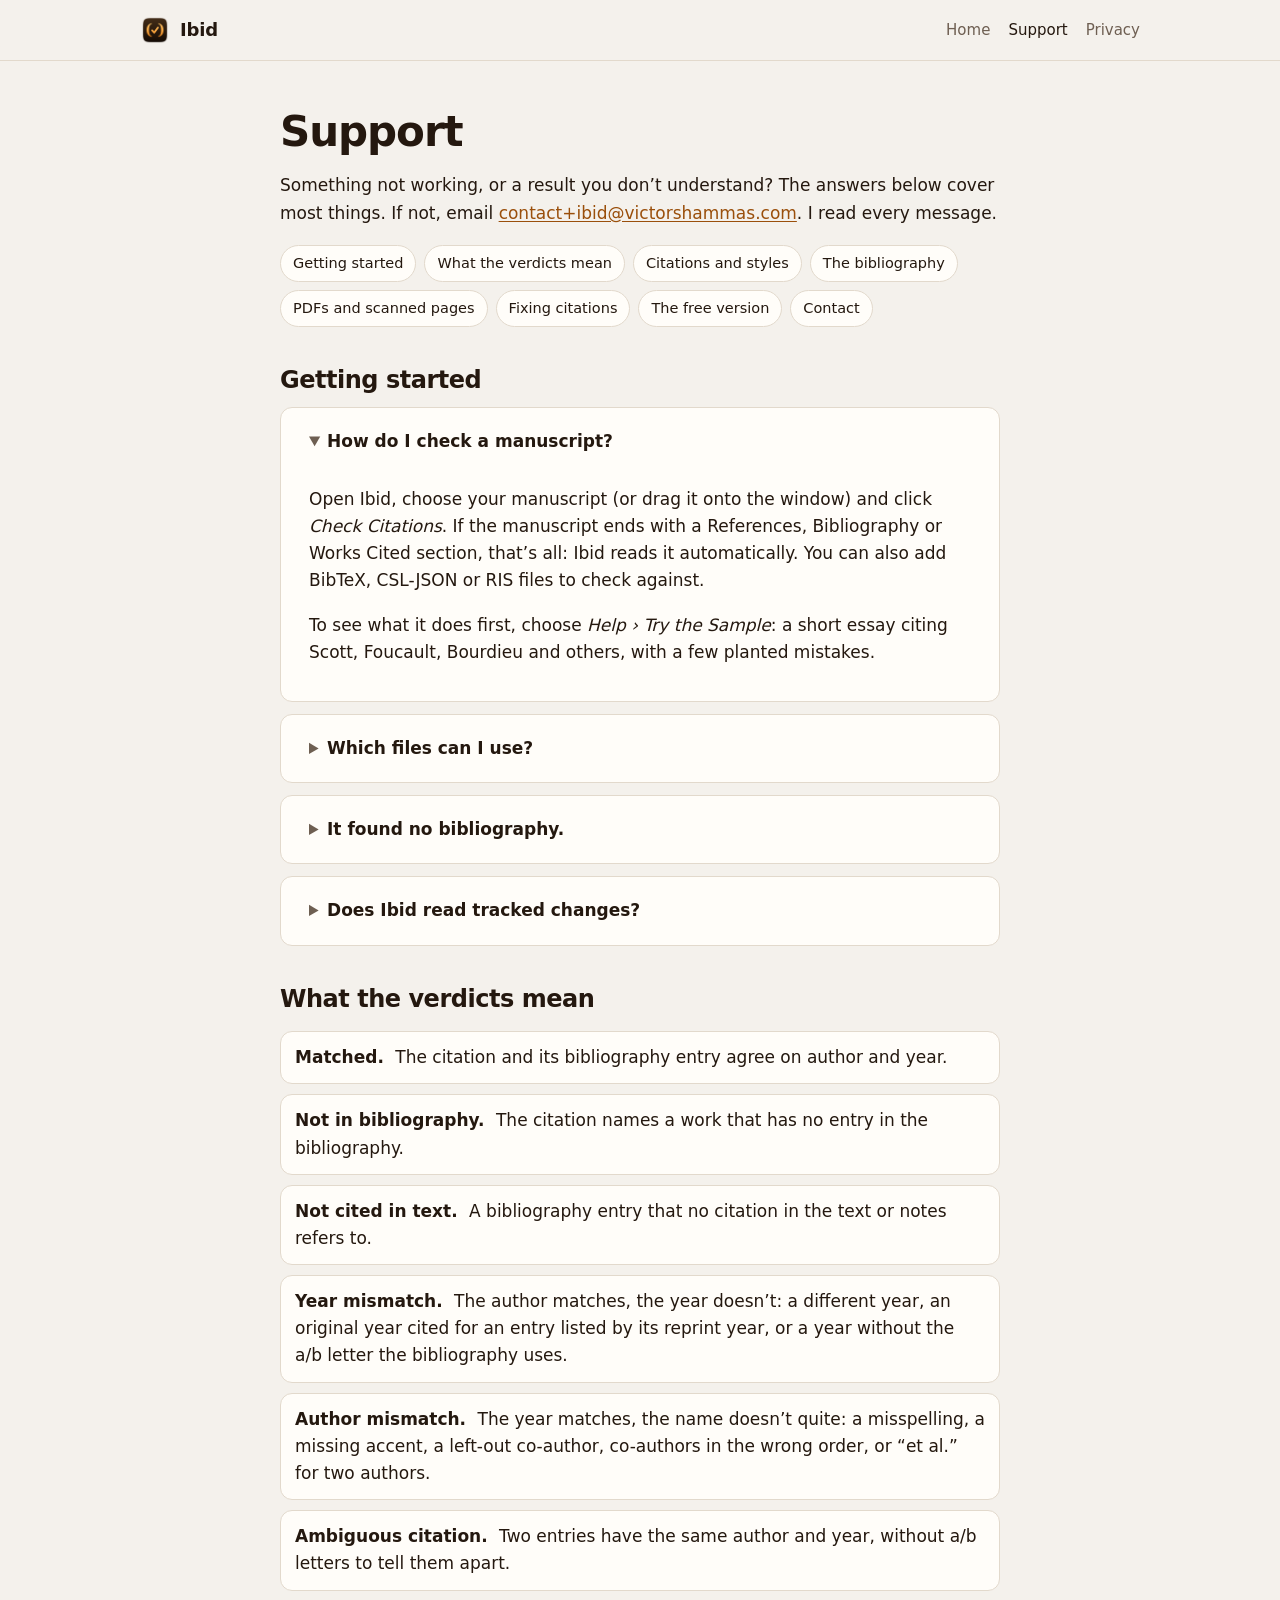
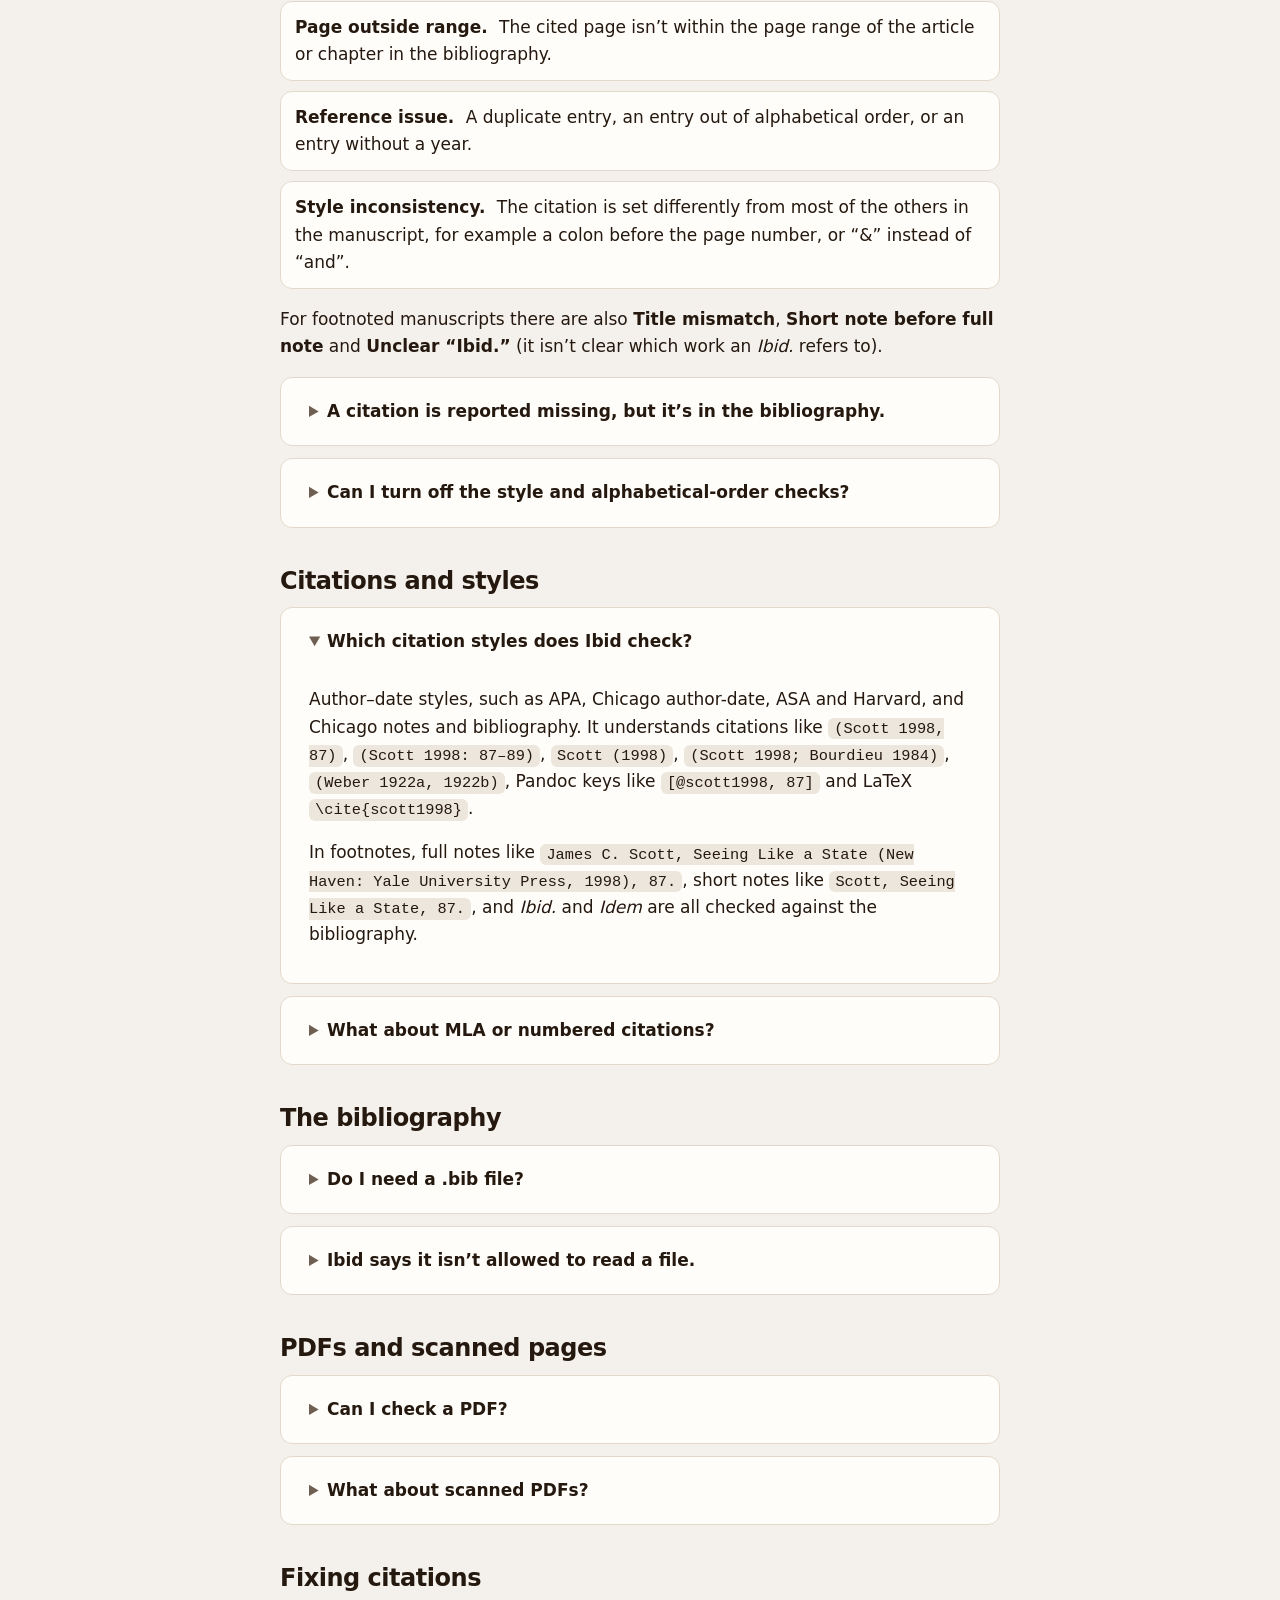
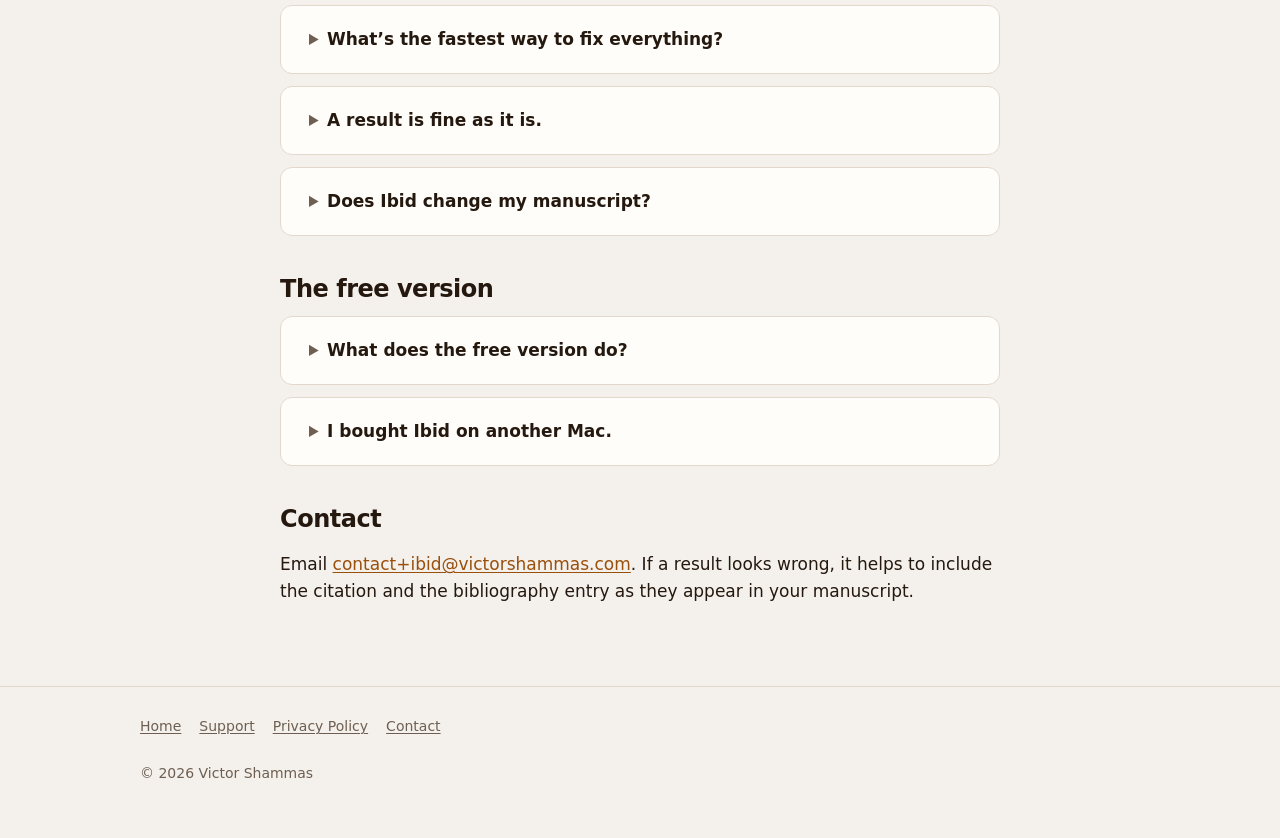
==== support.html @ 475229d0 "Ibid website: marketing, support and privacy pages Co-Authored-By: Claude Opus 5.5 <noreply@anthropi" ====
<!doctype html>
<html lang="en">
<head>
<meta charset="utf-8">
<meta name="viewport" content="width=device-width, initial-scale=1">
<title>Ibid Support</title>
<meta name="description" content="Help with Ibid: choosing a manuscript and bibliography, what the verdicts mean, citation styles, PDFs and scanned pages, Word comments and the free version.">
<meta name="color-scheme" content="light dark">
<link rel="icon" type="image/png" href="favicon.png">
<link rel="apple-touch-icon" href="apple-touch-icon.png">
<link rel="stylesheet" href="style.css">
</head>
<body>
<header class="site-header">
  <div class="wrap">
    <a class="brand" href="./"><img src="icon.png" alt="" width="30" height="30">Ibid</a>
    <nav class="nav" aria-label="Main">
      <a href="./" class="hide-sm">Home</a>
      <a href="support.html" aria-current="page">Support</a>
      <a href="privacy.html">Privacy</a>
    </nav>
  </div>
</header>

<main class="doc">
  <div class="wrap narrow">
    <h1>Support</h1>
    <p>Something not working, or a result you don’t understand? The answers below cover most things. If not, email <a href="mailto:contact+ibid@victorshammas.com?subject=Ibid%20support">contact+ibid@victorshammas.com</a>. I read every message.</p>
    <ul class="toc">
      <li><a href="#start">Getting started</a></li>
      <li><a href="#verdicts">What the verdicts mean</a></li>
      <li><a href="#citations">Citations and styles</a></li>
      <li><a href="#bibliography">The bibliography</a></li>
      <li><a href="#pdf">PDFs and scanned pages</a></li>
      <li><a href="#fixing">Fixing citations</a></li>
      <li><a href="#free">The free version</a></li>
      <li><a href="#contact">Contact</a></li>
    </ul>

    <h2 id="start">Getting started</h2>
    <details open>
      <summary>How do I check a manuscript?</summary>
      <p>Open Ibid, choose your manuscript (or drag it onto the window) and click <em>Check Citations</em>. If the manuscript ends with a References, Bibliography or Works Cited section, that’s all: Ibid reads it automatically. You can also add BibTeX, CSL-JSON or RIS files to check against.</p>
      <p>To see what it does first, choose <em>Help › Try the Sample</em>: a short essay citing Scott, Foucault, Bourdieu and others, with a few planted mistakes.</p>
    </details>
    <details>
      <summary>Which files can I use?</summary>
      <p><strong>Manuscript:</strong> Word (.docx), PDF, Markdown, LaTeX (.tex), RTF, OpenDocument (.odt), Word 97–2003 (.doc), HTML or plain text. Footnotes and endnotes are read too.</p>
      <p><strong>Bibliography:</strong> the manuscript’s own reference list, and optionally BibTeX (.bib), CSL-JSON (.json, for example exported from Zotero) or RIS (.ris) files, or a separate reference-list document (Word, PDF, Markdown or text).</p>
    </details>
    <details>
      <summary>It found no bibliography.</summary>
      <p>Ibid looks for a heading such as “References”, “Bibliography” or “Works Cited” near the end of the manuscript, and reads the entries after it. If your list has a different heading, or is in a separate file, add that file as a bibliography file instead.</p>
    </details>
    <details>
      <summary>Does Ibid read tracked changes?</summary>
      <p>In Word files, tracked deletions are skipped, so a citation you deleted with Track Changes on isn’t checked. Tracked insertions are read as part of the text.</p>
    </details>

    <h2 id="verdicts">What the verdicts mean</h2>
    <ul class="verdicts">
      <li><strong>Matched.</strong> The citation and its bibliography entry agree on author and year.</li>
      <li><strong>Not in bibliography.</strong> The citation names a work that has no entry in the bibliography.</li>
      <li><strong>Not cited in text.</strong> A bibliography entry that no citation in the text or notes refers to.</li>
      <li><strong>Year mismatch.</strong> The author matches, the year doesn’t: a different year, an original year cited for an entry listed by its reprint year, or a year without the a/b letter the bibliography uses.</li>
      <li><strong>Author mismatch.</strong> The year matches, the name doesn’t quite: a misspelling, a missing accent, a left-out co-author, co-authors in the wrong order, or “et al.” for two authors.</li>
      <li><strong>Ambiguous citation.</strong> Two entries have the same author and year, without a/b letters to tell them apart.</li>
      <li><strong>Page outside range.</strong> The cited page isn’t within the page range of the article or chapter in the bibliography.</li>
      <li><strong>Reference issue.</strong> A duplicate entry, an entry out of alphabetical order, or an entry without a year.</li>
      <li><strong>Style inconsistency.</strong> The citation is set differently from most of the others in the manuscript, for example a colon before the page number, or “&amp;” instead of “and”.</li>
    </ul>
    <p>For footnoted manuscripts there are also <strong>Title mismatch</strong>, <strong>Short note before full note</strong> and <strong>Unclear “Ibid.”</strong> (it isn’t clear which work an <em>Ibid.</em> refers to).</p>
    <details>
      <summary>A citation is reported missing, but it’s in the bibliography.</summary>
      <p>First check the spelling of the name and the year in both places; Ibid suggests the closest entry when there is one. If you cite an organisation by a short name, give that name in brackets in the bibliography entry, for example <code>Space Exploration Technologies Corp. [SpaceX]. 2020.</code>, and citations to “SpaceX” will match it. Abbreviations made from an organisation’s initials, such as WHO or NASA, are matched without brackets.</p>
    </details>
    <details>
      <summary>Can I turn off the style and alphabetical-order checks?</summary>
      <p>Yes, in <em>Ibid › Settings</em>.</p>
    </details>

    <h2 id="citations">Citations and styles</h2>
    <details open>
      <summary>Which citation styles does Ibid check?</summary>
      <p>Author–date styles, such as APA, Chicago author-date, ASA and Harvard, and Chicago notes and bibliography. It understands citations like <code>(Scott 1998, 87)</code>, <code>(Scott 1998: 87–89)</code>, <code>Scott (1998)</code>, <code>(Scott 1998; Bourdieu 1984)</code>, <code>(Weber 1922a, 1922b)</code>, Pandoc keys like <code>[@scott1998, 87]</code> and LaTeX <code>\cite{scott1998}</code>.</p>
      <p>In footnotes, full notes like <code>James C. Scott, Seeing Like a State (New Haven: Yale University Press, 1998), 87.</code>, short notes like <code>Scott, Seeing Like a State, 87.</code>, and <em>Ibid.</em> and <em>Idem</em> are all checked against the bibliography.</p>
    </details>
    <details>
      <summary>What about MLA or numbered citations?</summary>
      <p>Ibid recognises MLA (author–page) and numbered citation styles and says so in the results, but doesn’t check them yet. Their bibliography entries are shown, without “Not cited in text” verdicts.</p>
    </details>

    <h2 id="bibliography">The bibliography</h2>
    <details>
      <summary>Do I need a .bib file?</summary>
      <p>No. If the manuscript has its own reference list, Ibid reads it, including 3-em dashes for a repeated author (<code>———. 1990.</code>), original and reprint years like <code>1989 [1859]</code>, year letters, page ranges and DOIs. Add an export from your reference manager only if you also want to check against it.</p>
    </details>
    <details id="access">
      <summary>Ibid says it isn’t allowed to read a file.</summary>
      <p>Ibid can read only the files you choose (a Mac App Store rule). A link or alias to a file elsewhere isn’t covered: choose the original file instead.</p>
    </details>

    <h2 id="pdf">PDFs and scanned pages</h2>
    <details>
      <summary>Can I check a PDF?</summary>
      <p>Yes. Ibid reads the page layout, including two-column pages and footnotes, and lists problems by the printed page number. Results are most reliable from a PDF exported with its text (for example with <em>Save as PDF</em> in Word), rather than a scan. If you have the Word or LaTeX file, checking that is better still.</p>
    </details>
    <details>
      <summary>What about scanned PDFs?</summary>
      <p>Pages without text are read with the Mac’s built-in text recognition, on your Mac. It sometimes misreads a letter, so a name on a scanned page may be reported as a mismatch when it’s right. Check the page itself before changing anything.</p>
    </details>

    <h2 id="fixing">Fixing citations</h2>
    <details>
      <summary>What’s the fastest way to fix everything?</summary>
      <p>Go through <em>To Review</em> with the arrow keys. <em>Copy Suggested Fix or Reference</em> (<kbd>⇧⌘C</kbd>) copies the corrected citation. For a Word manuscript, <em>File › Export Word Copy with Comments</em> saves a copy of your document with a margin comment on each citation and bibliography entry to fix. Then fix them in Word and choose <em>Check Again</em> (<kbd>⌘R</kbd>).</p>
      <p>For any manuscript, <em>File › Export Report as Web Page</em> saves a report you can open in any browser.</p>
    </details>
    <details>
      <summary>A result is fine as it is.</summary>
      <p>Mark it as reviewed with <kbd>⌘K</kbd> and it stays out of the list, also next time you check the same manuscript.</p>
    </details>
    <details>
      <summary>Does Ibid change my manuscript?</summary>
      <p>No. It only reads it. The Word copy with comments is a new file; your original isn’t touched.</p>
    </details>

    <h2 id="free">The free version</h2>
    <details>
      <summary>What does the free version do?</summary>
      <p>It checks the whole manuscript, and shows full results for the first 25 citations and the first 25 bibliography entries. A one-time in-app purchase unlocks the results for all of them, and the exports. There’s no subscription.</p>
    </details>
    <details>
      <summary>I bought Ibid on another Mac.</summary>
      <p>Choose <em>Ibid › Settings › Restore Purchase</em>, signed in with the same Apple Account.</p>
    </details>

    <h2 id="contact">Contact</h2>
    <p>Email <a href="mailto:contact+ibid@victorshammas.com?subject=Ibid%20support">contact+ibid@victorshammas.com</a>. If a result looks wrong, it helps to include the citation and the bibliography entry as they appear in your manuscript.</p>
  </div>
</main>

<footer>
  <div class="wrap">
    <nav aria-label="Footer"><a href="./">Home</a><a href="support.html">Support</a><a href="privacy.html">Privacy Policy</a><a href="mailto:contact+ibid@victorshammas.com">Contact</a></nav>
    <p>© 2026 Victor Shammas</p>
  </div>
</footer>
</body>
</html>
---- style.css ----
/* Ibid site: one stylesheet, no external fonts, scripts or trackers.
   Shared with Plainview, Gaugeline, Quoth, Lectern, Commonplace, Verbatim and Plainread (victorshammas.com);
   only the hero figure differs. */
:root {
  /* Brand palette, matching the app icon: espresso (#46321F → #1C140E), amber (#FFC56A → #EE8A25). Same as Plainread's. */
  --bg: #f4f1ec;
  --surface: #fffdf9;
  --surface-2: #ece6dd;
  --text: #24180f;
  --muted: #6e5f52;
  --line: #e2d9cc;
  --accent: #b8610f;
  --accent-ink: #ffffff;
  --link: #9a4f0b;
  --glow: rgba(238, 138, 37, .14);
  --ok: #3fa66b;
  --warn: #e8a33a;
  --bad: #e0563a;
  --track: #e7dfd3;
  --code-bg: #ede6dc;
  --shadow: 0 1px 2px rgba(36, 24, 15, .06), 0 8px 28px rgba(36, 24, 15, .09);
  --radius: 14px;
  color-scheme: light dark;
}
@media (prefers-color-scheme: dark) {
  :root {
    --bg: #1c140e;
    --surface: #2a1f16;
    --surface-2: #241a12;
    --text: #f6ebdd;
    --muted: #bca892;
    --line: #46321f;
    --accent: #ffb457;
    --accent-ink: #1c140e;
    --link: #ffc56a;
    --glow: rgba(255, 197, 106, .12);
    --track: #46321f;
    --code-bg: #33261b;
    --shadow: 0 1px 2px rgba(0, 0, 0, .35), 0 10px 30px rgba(0, 0, 0, .4);
  }
}

* { box-sizing: border-box; }
html { -webkit-text-size-adjust: 100%; }
body {
  margin: 0;
  background: var(--bg);
  color: var(--text);
  font: 17px/1.6 -apple-system, BlinkMacSystemFont, "SF Pro Text", "Segoe UI", system-ui, sans-serif;
  -webkit-font-smoothing: antialiased;
}
a { color: var(--link); text-underline-offset: 2px; }
a:hover { text-decoration-thickness: 2px; }
img { max-width: 100%; height: auto; }
code, kbd {
  font: .9em/1.4 ui-monospace, "SF Mono", Menlo, monospace;
  background: var(--code-bg);
  border-radius: 6px;
  padding: .12em .4em;
  overflow-wrap: anywhere;
}
pre {
  background: var(--code-bg);
  border-radius: 10px;
  padding: 14px 16px;
  overflow-x: auto;
  font: 14px/1.5 ui-monospace, "SF Mono", Menlo, monospace;
}
pre code { background: none; padding: 0; }

.wrap { max-width: 1040px; margin: 0 auto; padding: 0 20px; }
.narrow { max-width: 760px; }

/* Header */
.site-header { border-bottom: 1px solid var(--line); background: color-mix(in srgb, var(--bg) 88%, transparent); position: sticky; top: 0; backdrop-filter: saturate(160%) blur(12px); -webkit-backdrop-filter: saturate(160%) blur(12px); z-index: 10; }
.site-header .wrap { display: flex; align-items: center; justify-content: space-between; gap: 16px; height: 60px; }
.brand { display: flex; align-items: center; gap: 10px; font-weight: 700; font-size: 18px; color: var(--text); text-decoration: none; letter-spacing: -.01em; }
.brand img { width: 30px; height: 30px; }
.nav { display: flex; gap: 18px; font-size: 15px; }
.nav a { color: var(--muted); text-decoration: none; }
.nav a:hover, .nav a[aria-current="page"] { color: var(--text); }

/* Hero */
.hero { padding: 72px 0 40px; background: radial-gradient(60% 70% at 78% 40%, var(--glow), transparent 70%); }
.hero .wrap { display: grid; grid-template-columns: 1.05fr 1fr; gap: 48px; align-items: center; }
.hero-icon { width: 96px; height: 96px; margin-bottom: 18px; }
h1 { font-size: clamp(34px, 5vw, 52px); line-height: 1.08; letter-spacing: -.025em; margin: 0 0 18px; }
.lede { font-size: 20px; color: var(--muted); margin: 0 0 26px; max-width: 34em; }
.cta-row { display: flex; flex-wrap: wrap; align-items: center; gap: 14px 18px; }
.btn {
  display: inline-flex; align-items: center; gap: 10px;
  background: var(--text); color: var(--bg);
  padding: 12px 20px; border-radius: 12px;
  font-weight: 600; text-decoration: none; font-size: 16px;
}
.btn:hover { opacity: .9; }
.btn small { font-weight: 500; opacity: .75; }
.fineprint { color: var(--muted); font-size: 14px; }

/* Screenshot frame: a real 1280×800 screenshot in a plain window. */
.shot { margin: 0; background: var(--surface); border: 1px solid var(--line); border-radius: 12px; box-shadow: var(--shadow); overflow: hidden; }
.win-bar { display: flex; align-items: center; gap: 8px; height: 34px; padding: 0 14px; border-bottom: 1px solid var(--line); background: var(--surface-2); font-size: 13px; font-weight: 600; color: var(--muted); }
.win-bar i { width: 12px; height: 12px; border-radius: 50%; background: #ff5f57; }
.win-bar i:nth-child(2) { background: #febc2e; } .win-bar i:nth-child(3) { background: #28c840; margin-right: 8px; }
.shot img { display: block; width: 100%; height: auto; }
.shot-wide { max-width: 880px; margin: 32px auto 0; }

/* Sections */
section { padding: 48px 0; }
h2 { font-size: clamp(26px, 3.4vw, 34px); letter-spacing: -.02em; line-height: 1.15; margin: 0 0 12px; }
h3 { font-size: 19px; margin: 0 0 6px; letter-spacing: -.01em; }
.section-lede { color: var(--muted); margin: 0 0 28px; max-width: 40em; }
.grid { display: grid; grid-template-columns: repeat(3, 1fr); gap: 16px; }
.card { background: var(--surface); border: 1px solid var(--line); border-radius: var(--radius); padding: 24px 28px; }
.card p { margin: 0; color: var(--muted); font-size: 15.5px; }
.steps { counter-reset: s; display: grid; grid-template-columns: repeat(3, 1fr); gap: 16px; }
.steps .card::before { counter-increment: s; content: counter(s); display: inline-grid; place-items: center; width: 30px; height: 30px; border-radius: 50%; background: var(--accent); color: var(--accent-ink); font-weight: 700; margin-bottom: 10px; }
.band { background: var(--surface-2); border-block: 1px solid var(--line); }
.checks { list-style: none; padding: 0; margin: 0; display: grid; grid-template-columns: 1fr 1fr; gap: 10px 28px; }
.checks li { padding-left: 28px; position: relative; }
.checks li::before { content: ""; position: absolute; left: 4px; top: .45em; width: 12px; height: 7px; border-left: 2.5px solid var(--accent); border-bottom: 2.5px solid var(--accent); transform: rotate(-45deg); }

/* Docs pages */
.doc { padding: 48px 0 24px; }
.doc h1 { font-size: clamp(30px, 4.4vw, 42px); }
.doc h2 { font-size: 24px; margin-top: 40px; }
.doc h3 { margin-top: 26px; }
.doc p, .doc li { color: var(--text); }
.doc .meta-line { color: var(--muted); margin-top: -6px; }
.tldr { background: var(--surface); border: 1px solid var(--line); border-left: 4px solid var(--accent); border-radius: 10px; padding: 18px 28px; margin: 24px 0; }
.tldr ul { margin: 8px 0 0; padding-left: 20px; }
table { width: 100%; border-collapse: collapse; margin: 16px 0; font-size: 15.5px; display: block; overflow-x: auto; }
th, td { text-align: left; vertical-align: top; padding: 10px 12px; border-bottom: 1px solid var(--line); }
th { color: var(--muted); font-weight: 600; font-size: 14px; }
details { background: var(--surface); border: 1px solid var(--line); border-radius: 12px; padding: 6px 28px; margin: 12px 0; }
details[open] { padding-bottom: 18px; }
summary { cursor: pointer; font-weight: 600; padding: 14px 0; list-style-position: inside; }
summary::-webkit-details-marker { margin-right: 6px; }
details > :not(summary) { margin-left: 0; margin-right: 0; }
summary::marker { color: var(--muted); }
.toc { display: flex; flex-wrap: wrap; gap: 8px; margin: 18px 0 8px; padding: 0; list-style: none; }
.toc a { display: inline-block; padding: 6px 12px; border: 1px solid var(--line); border-radius: 999px; text-decoration: none; color: var(--text); font-size: 14.5px; background: var(--surface); }

/* Footer */
footer { border-top: 1px solid var(--line); margin-top: 40px; padding: 28px 0 40px; color: var(--muted); font-size: 14px; }
footer .wrap { display: grid; gap: 10px; }
footer nav { display: flex; flex-wrap: wrap; gap: 18px; }
footer a { color: var(--muted); }

@media (max-width: 820px) {
  details, .card, .tldr { padding-left: 20px; padding-right: 20px; }
  .hero { padding-top: 40px; }
  .hero .wrap, .grid, .steps { grid-template-columns: 1fr; }
  .hero .wrap { gap: 32px; }
  .checks { grid-template-columns: 1fr; }
  .nav { gap: 14px; }
}
@media (max-width: 600px) {
  .stack thead { display: none; }
  .stack, .stack tbody, .stack tr, .stack td { display: block; width: 100%; }
  .stack tr { border-bottom: 1px solid var(--line); padding: 8px 0; }
  .stack td { border: 0; padding: 4px 0; }
  .stack td:first-child { font-weight: 600; }
  .stack td:not(:first-child)::before { content: attr(data-label) ": "; color: var(--muted); font-weight: 600; }
}
@media (max-width: 420px) {
  .nav a.hide-sm { display: none; }
  body { font-size: 16px; }
  .lede { font-size: 18px; }
}

/* App bar: the family of apps, shared by every site (Plainview, Gaugeline, Quoth, Staple, Claude Usage Meter, Lectern, Commonplace). */
.app-bar { border-top: 1px solid var(--line); margin-top: 40px; padding: 28px 0 8px; }
.app-bar + footer { margin-top: 0; border-top: 0; }
.app-bar-title { color: var(--muted); font-size: 14px; margin: 0 0 12px; }
.app-bar-head { display: flex; flex-wrap: wrap; justify-content: space-between; align-items: baseline; gap: 4px 18px; margin: 0 0 12px; }
.app-bar-head p { margin: 0; color: var(--muted); font-size: 14px; }
.app-bar-title a { color: inherit; text-decoration: none; }
.app-bar-title a:hover { color: var(--text); text-decoration: underline; }
.app-bar-coffee a { color: var(--link); font-weight: 600; }
.app-tiles { display: grid; grid-template-columns: repeat(4, 1fr); gap: 12px; }
.app-tile { display: flex; align-items: center; gap: 12px; padding: 12px 14px; border: 1px solid var(--line); border-radius: var(--radius); background: var(--surface); color: var(--text); text-decoration: none; }
.app-tile:hover { border-color: var(--accent); }
.app-tile img { width: 44px; height: 44px; flex: none; }
.app-tile span { display: grid; line-height: 1.3; }
.app-tile strong { font-size: 15.5px; }
.app-tile small { color: var(--muted); font-size: 13px; }
.app-tile em { color: var(--accent); font-size: 12px; font-style: normal; font-weight: 600; }
.app-tile.current { box-shadow: inset 0 0 0 1px var(--accent); border-color: var(--accent); }
/* Seven apps: four across, then three; icon beside the text. */
@media (max-width: 1000px) { .app-tiles { grid-template-columns: repeat(3, 1fr); } }
@media (max-width: 760px) { .app-tiles { grid-template-columns: 1fr 1fr; } }
@media (max-width: 560px) { .app-tiles { grid-template-columns: 1fr; } }

/* Comparison mock (pure CSS, a citation and bibliography entry from the sample essay) */
.compare { margin: 0; background: var(--surface); border: 1px solid var(--line); border-radius: 16px; box-shadow: var(--shadow); padding: 18px 20px 14px; font-size: 14.5px; }
.compare .head { display: flex; align-items: center; gap: 8px; margin-bottom: 10px; }
.compare .pill { font-weight: 600; font-size: 13px; padding: 2px 10px; border-radius: 999px; }
.compare .pill.bad { color: var(--bad); background: color-mix(in srgb, var(--bad) 14%, transparent); }
.compare .pill.flag { color: var(--text); border: 1px solid var(--line); font-weight: 500; }
.compare .count { margin-left: auto; color: var(--muted); font-size: 12px; }
.compare .sum { margin: 0 0 12px; font-size: 15.5px; }
.compare .cols { display: grid; grid-template-columns: 1fr 1fr; gap: 16px; }
.compare h4 { margin: 0 0 4px; font-size: 11.5px; text-transform: uppercase; letter-spacing: .06em; color: var(--muted); }
.compare .cols p { margin: 0; font-family: "Iowan Old Style", Georgia, serif; font-size: 15.5px; line-height: 1.5; }
.compare mark { color: inherit; background: color-mix(in srgb, var(--bad) 24%, transparent); border-radius: 3px; padding: 0 2px; }
.compare .src { margin: 12px 0 0; padding-top: 10px; border-top: 1px solid var(--line); color: var(--muted); font-size: 13px; }
.compare .list { margin: 12px 0 0; padding: 10px 0 0; border-top: 1px solid var(--line); list-style: none; font-size: 13px; }
.compare .list li { display: flex; gap: 8px; padding: 3px 0; color: var(--muted); }
.compare .list b { width: 14px; text-align: center; }
.compare .ok { color: var(--ok); } .compare .warn { color: var(--warn); } .compare .badc { color: var(--bad); }
.compare .demo { margin: 8px 0 0; color: var(--muted); font-size: 12px; text-align: center; }
@media (max-width: 560px) { .compare .cols { grid-template-columns: 1fr; } }
.verdicts { display: grid; gap: 10px; margin: 18px 0 0; padding: 0; list-style: none; }
.verdicts li { background: var(--surface); border: 1px solid var(--line); border-radius: 12px; padding: 12px 14px; }
.verdicts strong { margin-right: 6px; }
.price { font-size: 1.15em; }
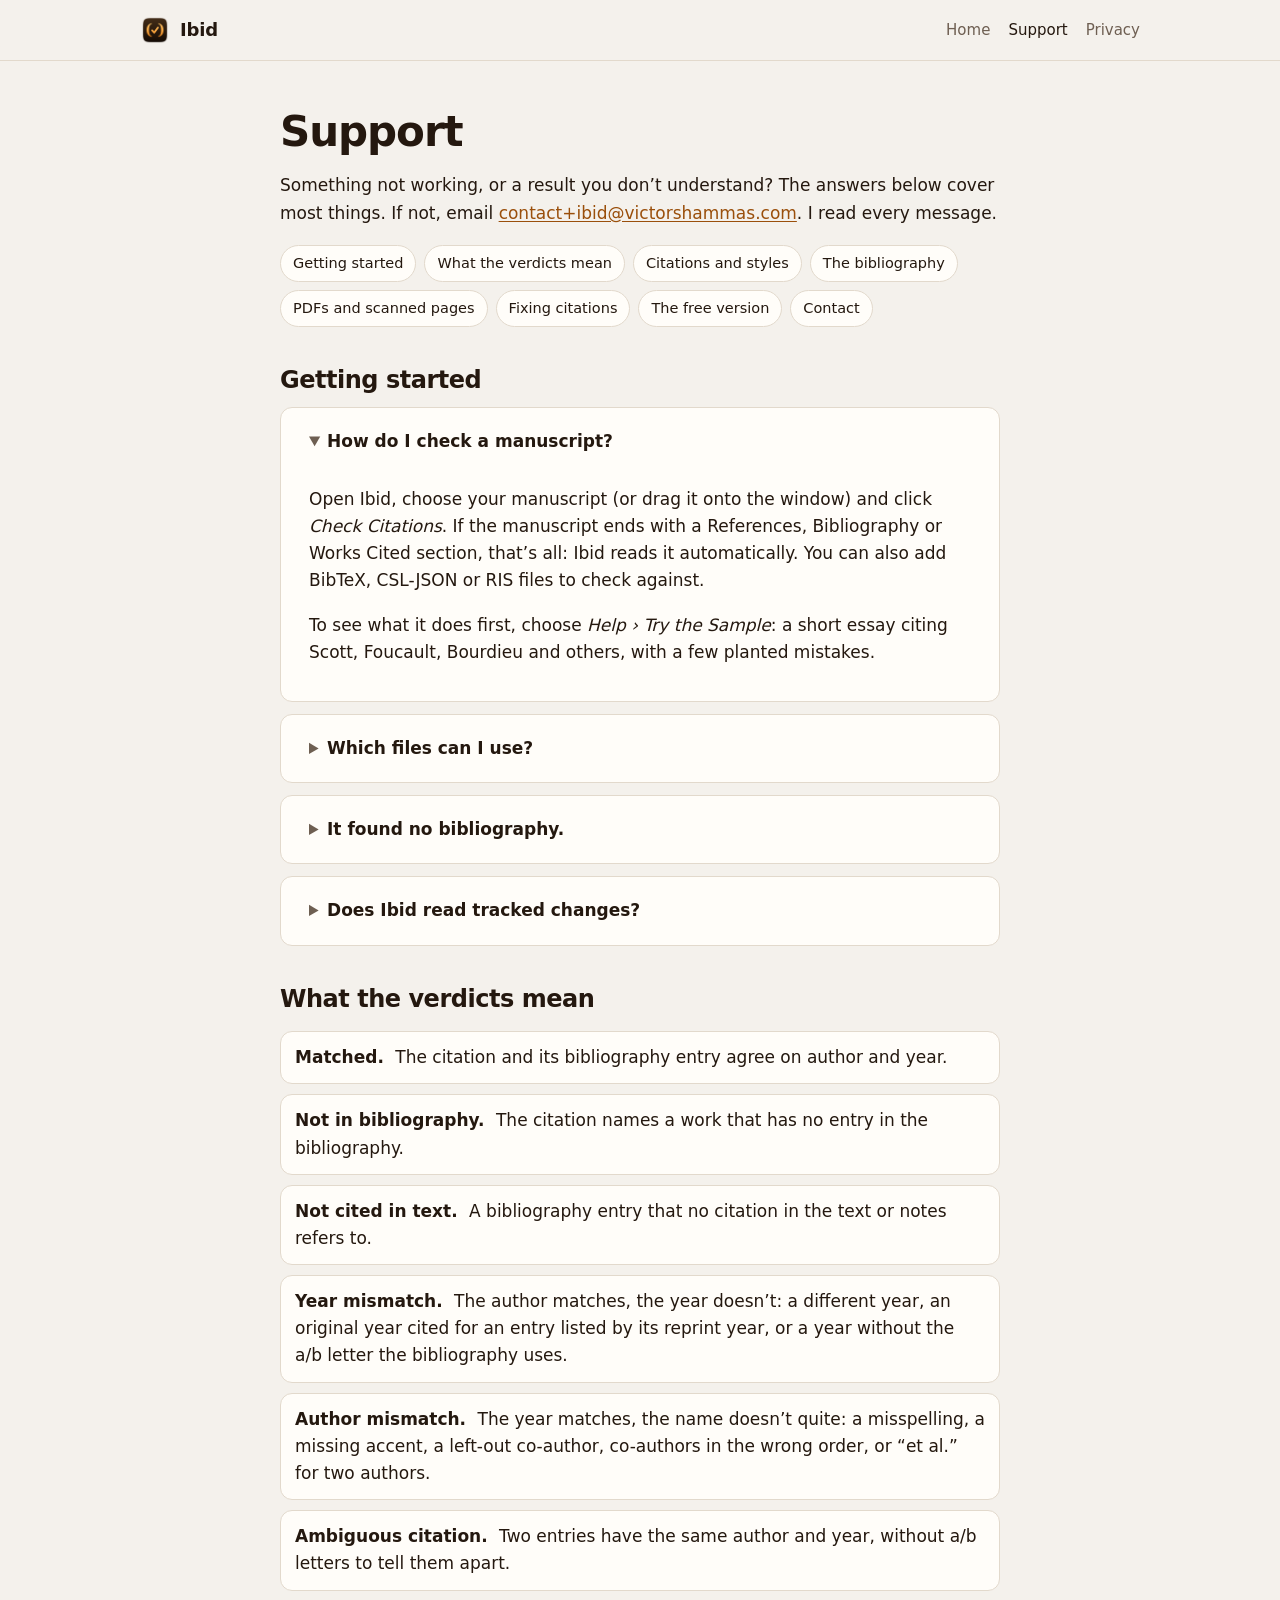
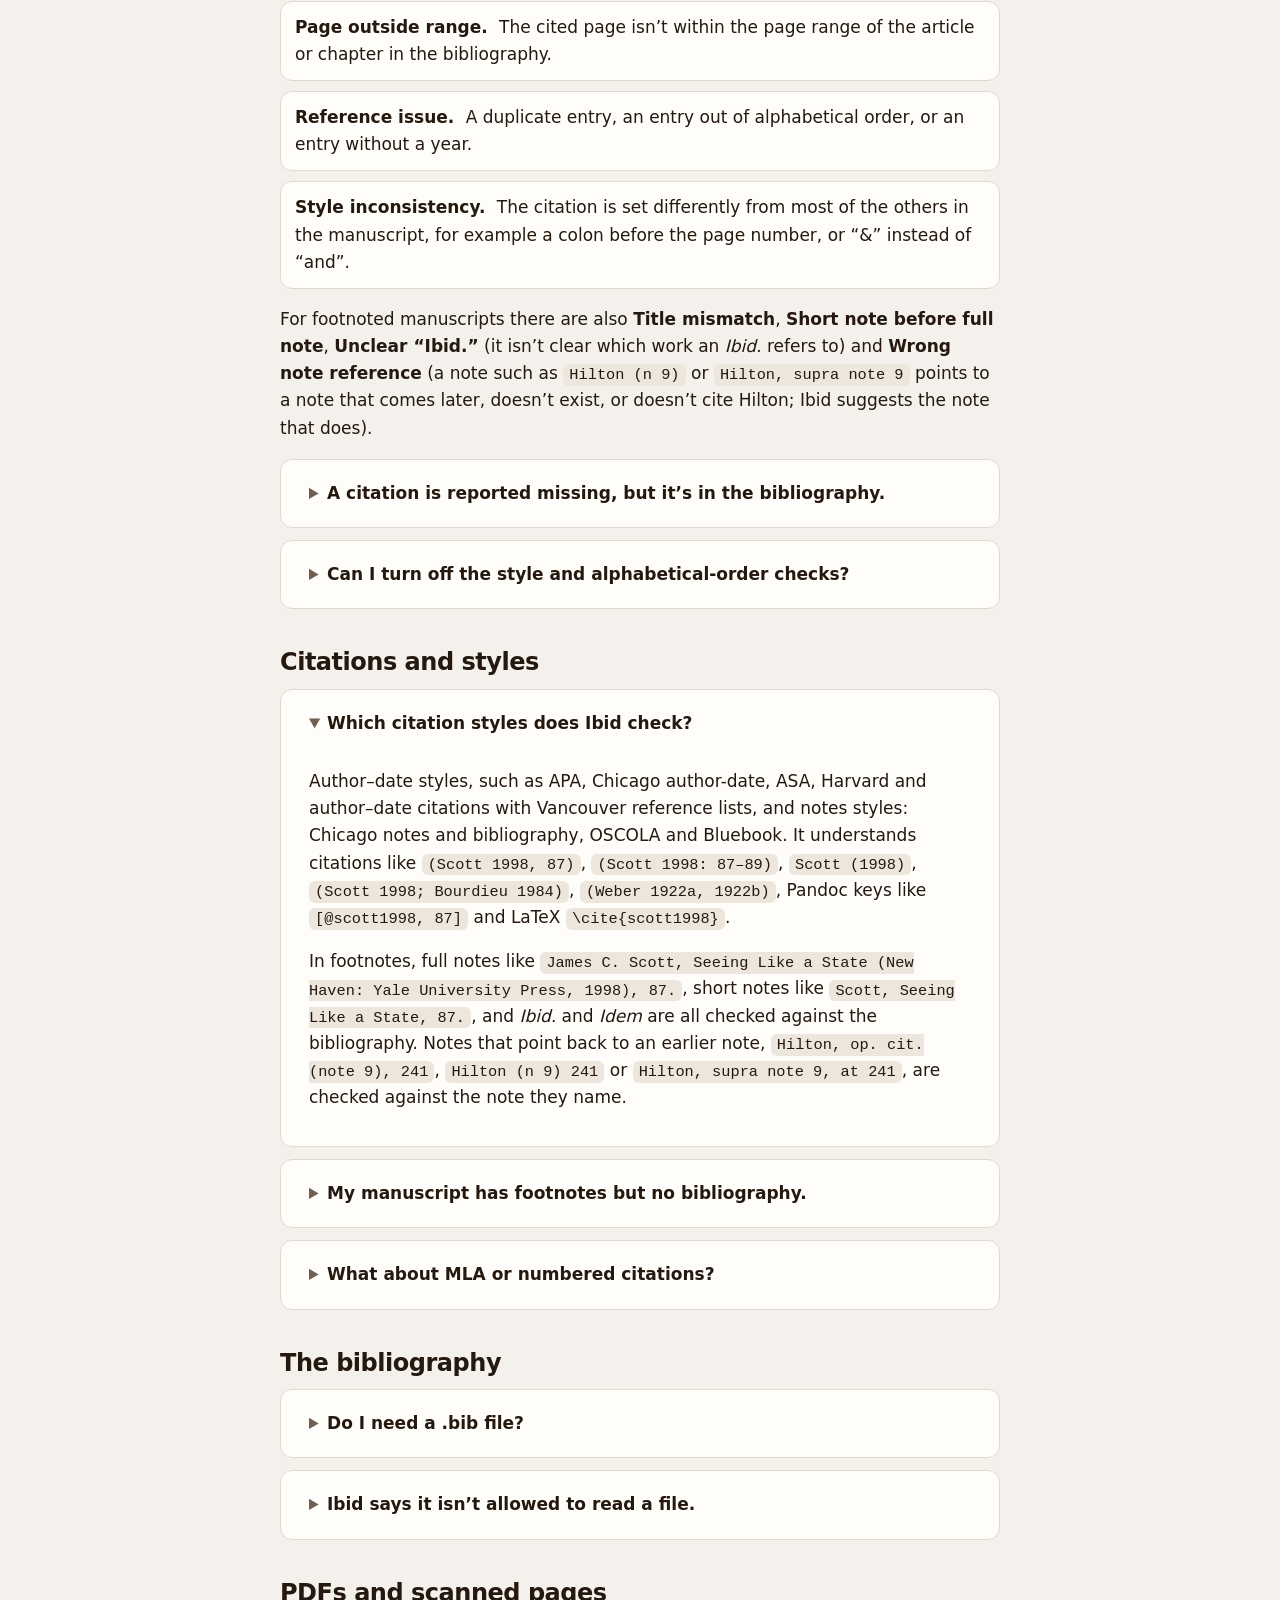
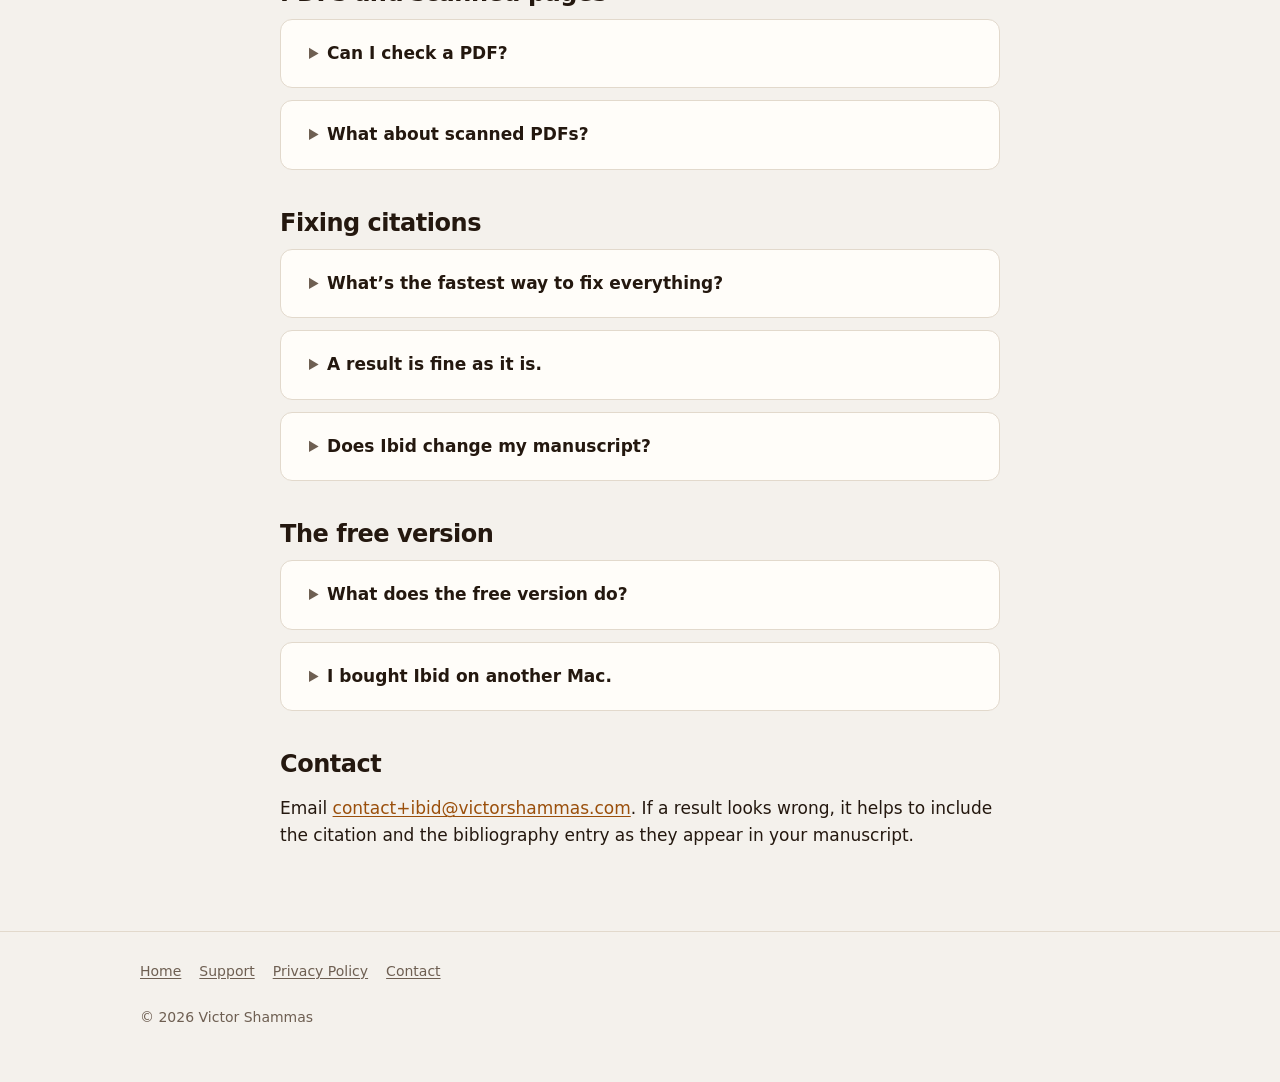
==== commit dd417b87: "Ibid site: free version by items to review, Wrong note reference, notes without a bibliography, OSCO" ====
--- a/support.html
+++ b/support.html
@@ -45,7 +45,7 @@
     </details>
     <details>
       <summary>Which files can I use?</summary>
-      <p><strong>Manuscript:</strong> Word (.docx), PDF, Markdown, LaTeX (.tex), RTF, OpenDocument (.odt), Word 97–2003 (.doc), HTML or plain text. Footnotes and endnotes are read too.</p>
+      <p><strong>Manuscript:</strong> Word (.docx), PDF, Markdown, LaTeX (.tex), RTF, OpenDocument (.odt), Word 97–2003 (.doc), HTML, EPUB or plain text. Footnotes and endnotes are read too.</p>
       <p><strong>Bibliography:</strong> the manuscript’s own reference list, and optionally BibTeX (.bib), CSL-JSON (.json, for example exported from Zotero) or RIS (.ris) files, or a separate reference-list document (Word, PDF, Markdown or text).</p>
     </details>
     <details>
@@ -69,7 +69,7 @@
       <li><strong>Reference issue.</strong> A duplicate entry, an entry out of alphabetical order, or an entry without a year.</li>
       <li><strong>Style inconsistency.</strong> The citation is set differently from most of the others in the manuscript, for example a colon before the page number, or “&amp;” instead of “and”.</li>
     </ul>
-    <p>For footnoted manuscripts there are also <strong>Title mismatch</strong>, <strong>Short note before full note</strong> and <strong>Unclear “Ibid.”</strong> (it isn’t clear which work an <em>Ibid.</em> refers to).</p>
+    <p>For footnoted manuscripts there are also <strong>Title mismatch</strong>, <strong>Short note before full note</strong>, <strong>Unclear “Ibid.”</strong> (it isn’t clear which work an <em>Ibid.</em> refers to) and <strong>Wrong note reference</strong> (a note such as <code>Hilton (n 9)</code> or <code>Hilton, supra note 9</code> points to a note that comes later, doesn’t exist, or doesn’t cite Hilton; Ibid suggests the note that does).</p>
     <details>
       <summary>A citation is reported missing, but it’s in the bibliography.</summary>
       <p>First check the spelling of the name and the year in both places; Ibid suggests the closest entry when there is one. If you cite an organisation by a short name, give that name in brackets in the bibliography entry, for example <code>Space Exploration Technologies Corp. [SpaceX]. 2020.</code>, and citations to “SpaceX” will match it. Abbreviations made from an organisation’s initials, such as WHO or NASA, are matched without brackets.</p>
@@ -82,8 +82,12 @@
     <h2 id="citations">Citations and styles</h2>
     <details open>
       <summary>Which citation styles does Ibid check?</summary>
-      <p>Author–date styles, such as APA, Chicago author-date, ASA and Harvard, and Chicago notes and bibliography. It understands citations like <code>(Scott 1998, 87)</code>, <code>(Scott 1998: 87–89)</code>, <code>Scott (1998)</code>, <code>(Scott 1998; Bourdieu 1984)</code>, <code>(Weber 1922a, 1922b)</code>, Pandoc keys like <code>[@scott1998, 87]</code> and LaTeX <code>\cite{scott1998}</code>.</p>
-      <p>In footnotes, full notes like <code>James C. Scott, Seeing Like a State (New Haven: Yale University Press, 1998), 87.</code>, short notes like <code>Scott, Seeing Like a State, 87.</code>, and <em>Ibid.</em> and <em>Idem</em> are all checked against the bibliography.</p>
+      <p>Author–date styles, such as APA, Chicago author-date, ASA, Harvard and author–date citations with Vancouver reference lists, and notes styles: Chicago notes and bibliography, OSCOLA and Bluebook. It understands citations like <code>(Scott 1998, 87)</code>, <code>(Scott 1998: 87–89)</code>, <code>Scott (1998)</code>, <code>(Scott 1998; Bourdieu 1984)</code>, <code>(Weber 1922a, 1922b)</code>, Pandoc keys like <code>[@scott1998, 87]</code> and LaTeX <code>\cite{scott1998}</code>.</p>
+      <p>In footnotes, full notes like <code>James C. Scott, Seeing Like a State (New Haven: Yale University Press, 1998), 87.</code>, short notes like <code>Scott, Seeing Like a State, 87.</code>, and <em>Ibid.</em> and <em>Idem</em> are all checked against the bibliography. Notes that point back to an earlier note, <code>Hilton, op. cit. (note 9), 241</code>, <code>Hilton (n 9) 241</code> or <code>Hilton, supra note 9, at 241</code>, are checked against the note they name.</p>
+    </details>
+    <details>
+      <summary>My manuscript has footnotes but no bibliography.</summary>
+      <p>That’s common in history and law. Ibid then checks the notes against one another: each <em>Ibid.</em> against the note before it, each short note against an earlier full note, and each “(n 9)” or “supra note 9” against note 9. Statutes, cases and archival sources are read as citations but have nothing to be checked against.</p>
     </details>
     <details>
       <summary>What about MLA or numbered citations?</summary>
@@ -93,7 +97,7 @@
     <h2 id="bibliography">The bibliography</h2>
     <details>
       <summary>Do I need a .bib file?</summary>
-      <p>No. If the manuscript has its own reference list, Ibid reads it, including 3-em dashes for a repeated author (<code>———. 1990.</code>), original and reprint years like <code>1989 [1859]</code>, year letters, page ranges and DOIs. Add an export from your reference manager only if you also want to check against it.</p>
+      <p>No. If the manuscript has its own reference list, Ibid reads it, including 3-em dashes for a repeated author (<code>———. 1990.</code>), original and reprint years like <code>1989 [1859]</code>, year letters, page ranges and DOIs. Add an export from your reference manager only if you also want to check against it. A library usually holds more works than one manuscript cites, so its unused entries are counted rather than listed as not cited, and a work that is both in the library and in the manuscript’s list counts once.</p>
     </details>
     <details id="access">
       <summary>Ibid says it isn’t allowed to read a file.</summary>
@@ -128,7 +132,7 @@
     <h2 id="free">The free version</h2>
     <details>
       <summary>What does the free version do?</summary>
-      <p>It checks the whole manuscript, and shows full results for the first 25 citations and the first 25 bibliography entries. A one-time in-app purchase unlocks the results for all of them, and the exports. There’s no subscription.</p>
+      <p>It checks the whole manuscript, and shows every citation and entry that matches, and the first 10 items to review, in full. A one-time in-app purchase unlocks every item to review, and the exports. There’s no subscription.</p>
     </details>
     <details>
       <summary>I bought Ibid on another Mac.</summary>
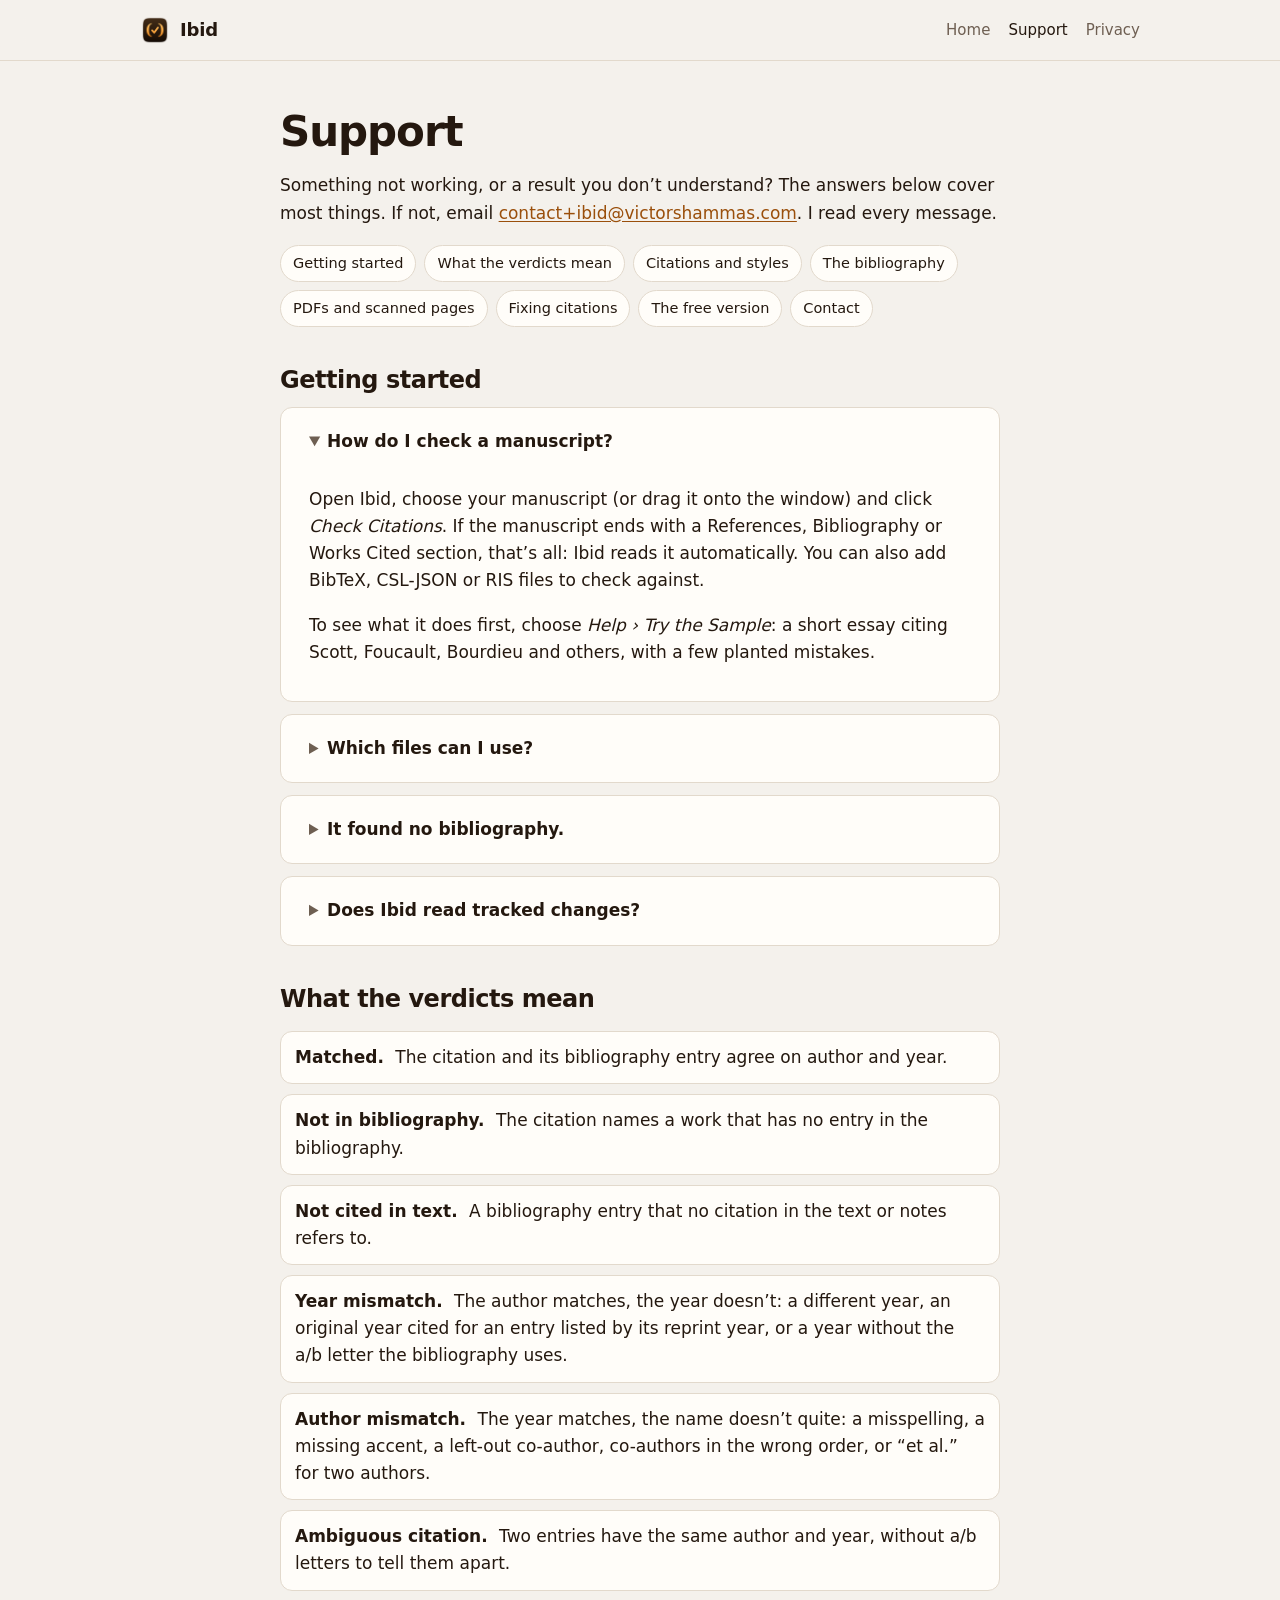
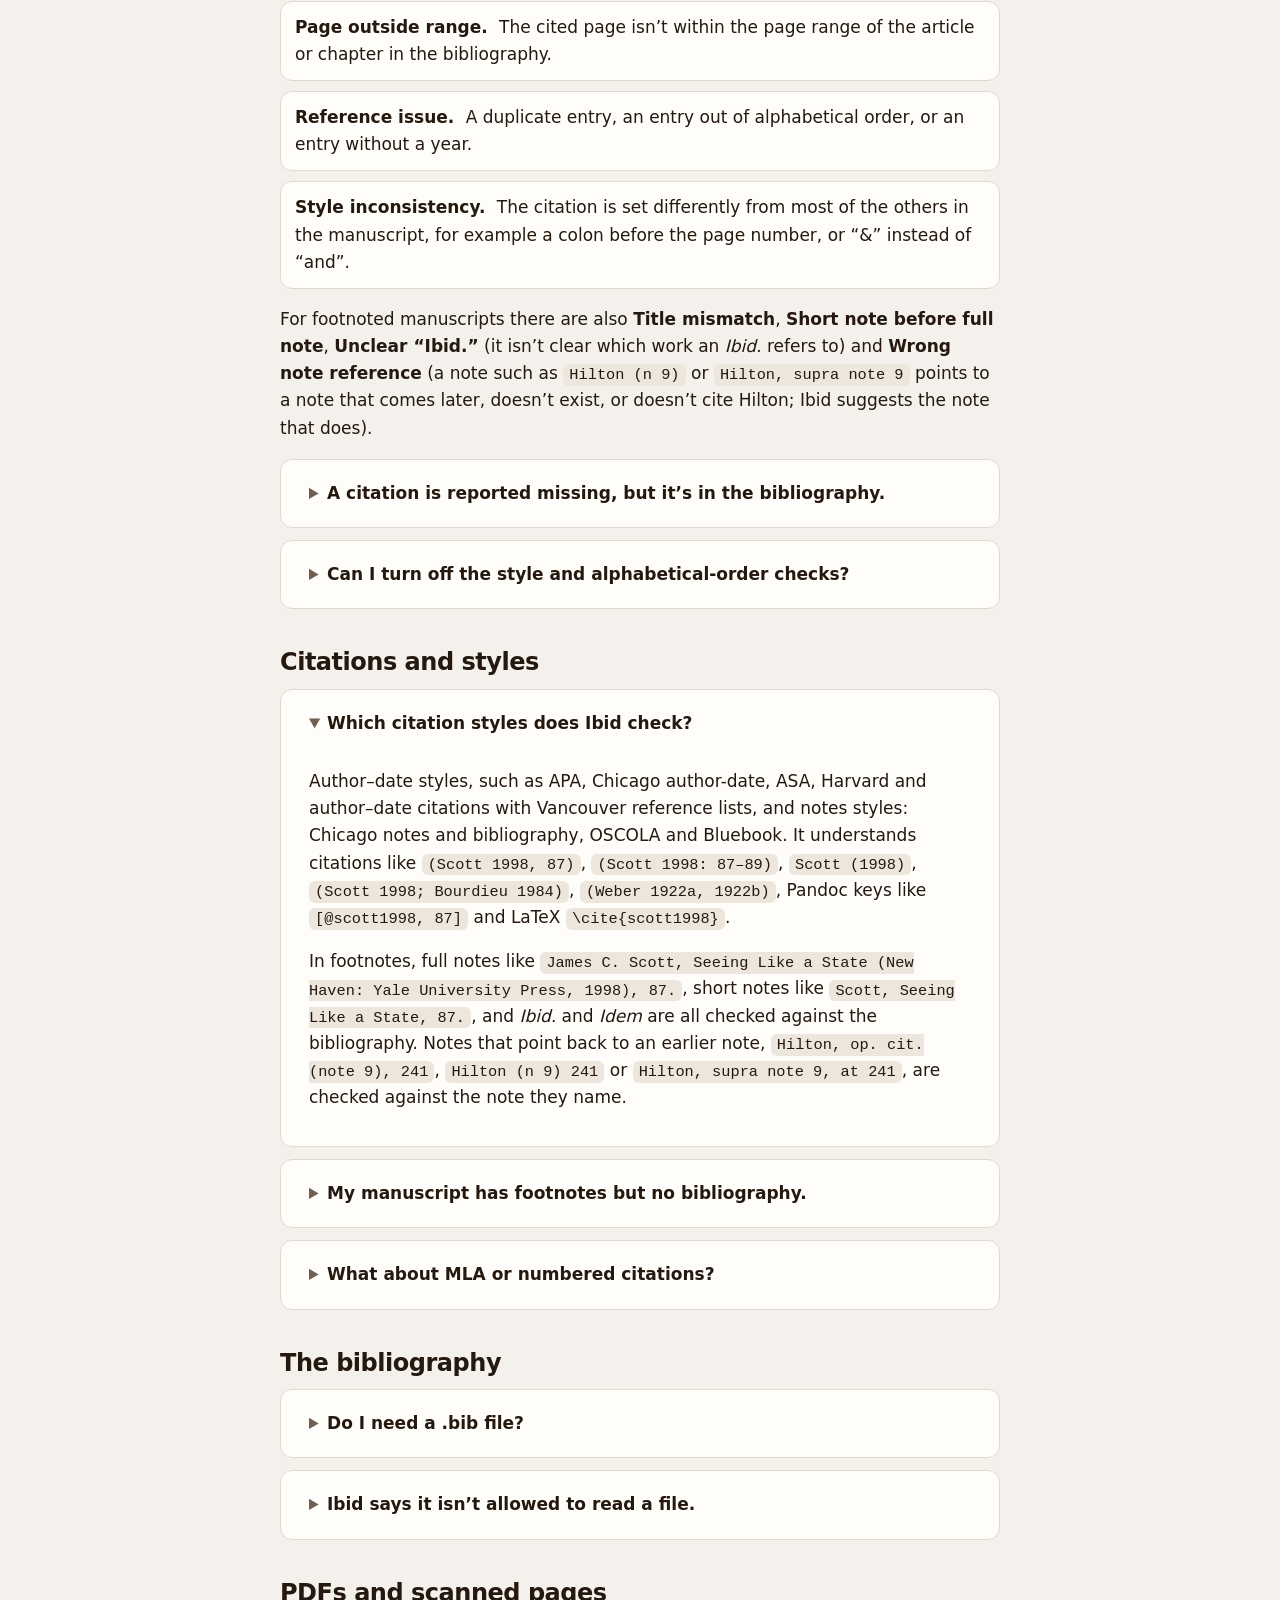
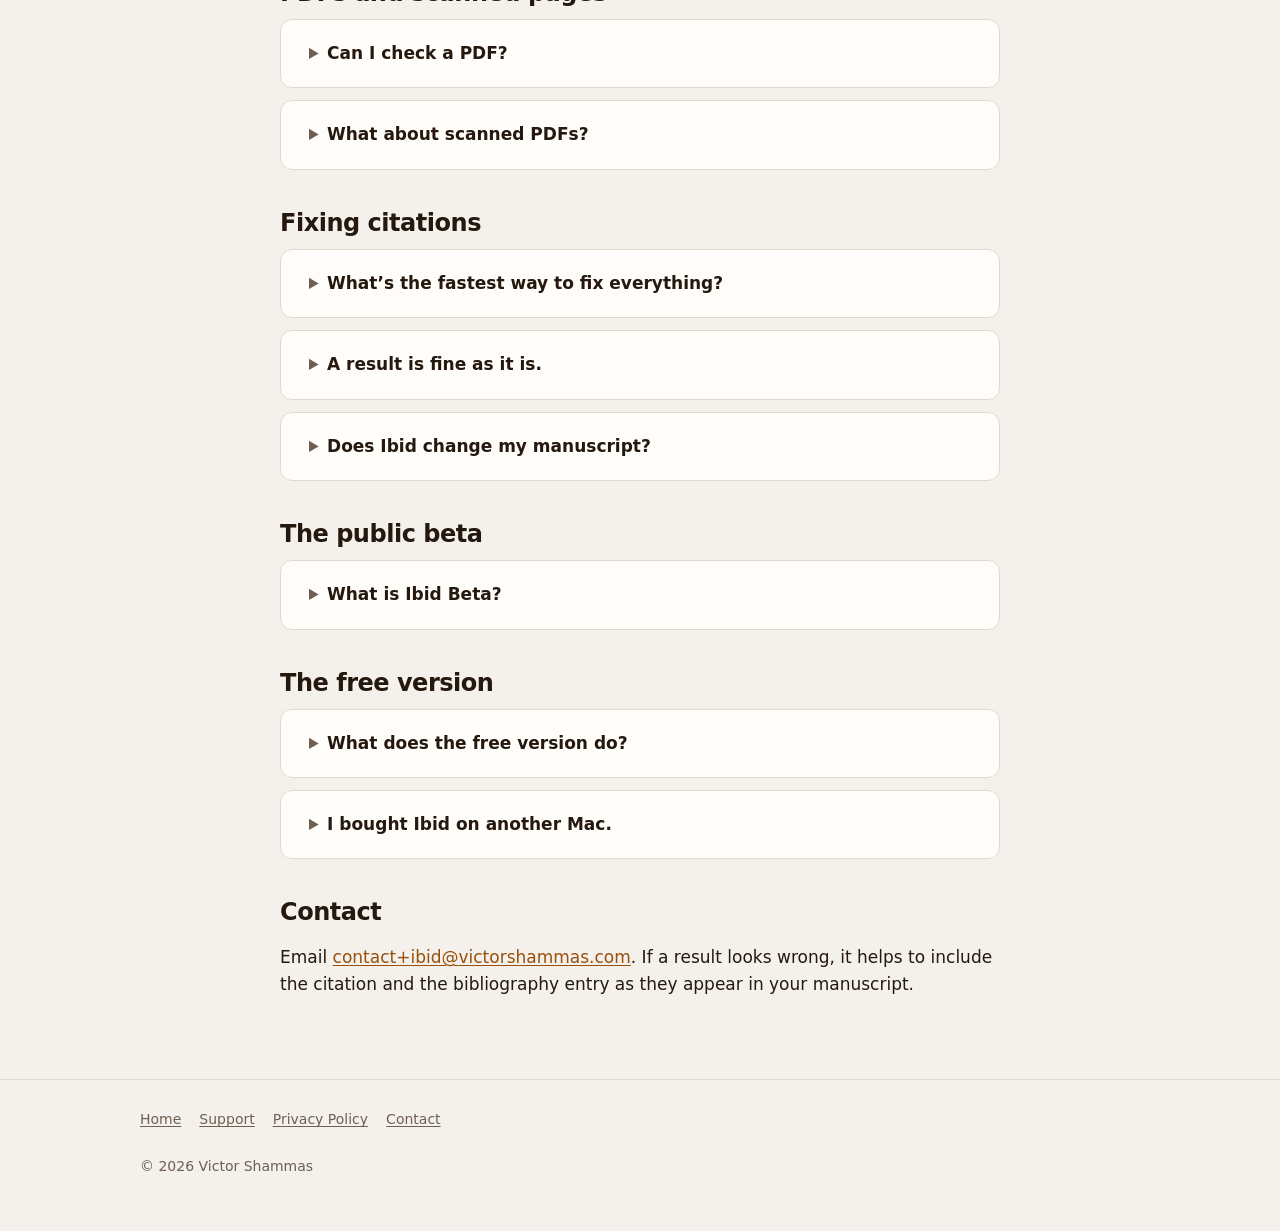
==== commit 583f5d5e: "Ibid site: public beta download (until 31 January 2027) Co-Authored-By: Claude Opus 5.5 <noreply@ant" ====
--- a/support.html
+++ b/support.html
@@ -129,6 +129,12 @@
       <p>No. It only reads it. The Word copy with comments is a new file; your original isn’t touched.</p>
     </details>
 
+    <h2 id="beta">The public beta</h2>
+    <details>
+      <summary>What is Ibid Beta?</summary>
+      <p>A complete, free version of Ibid to <a href="https://github.com/victor-shammas/ibid/releases/download/beta-1.0/Ibid-Beta-1.0.zip">download from this site</a> while the App Store version is on its way. It has every result and both exports, and it works until 31 January 2027; after that it points to the App Store. It is a separate app, <em>Ibid Beta</em>, so it can sit beside the App Store version. It is signed with a Developer ID and notarized by Apple, and, like the App Store version, it has no network access.</p>
+    </details>
+
     <h2 id="free">The free version</h2>
     <details>
       <summary>What does the free version do?</summary>
